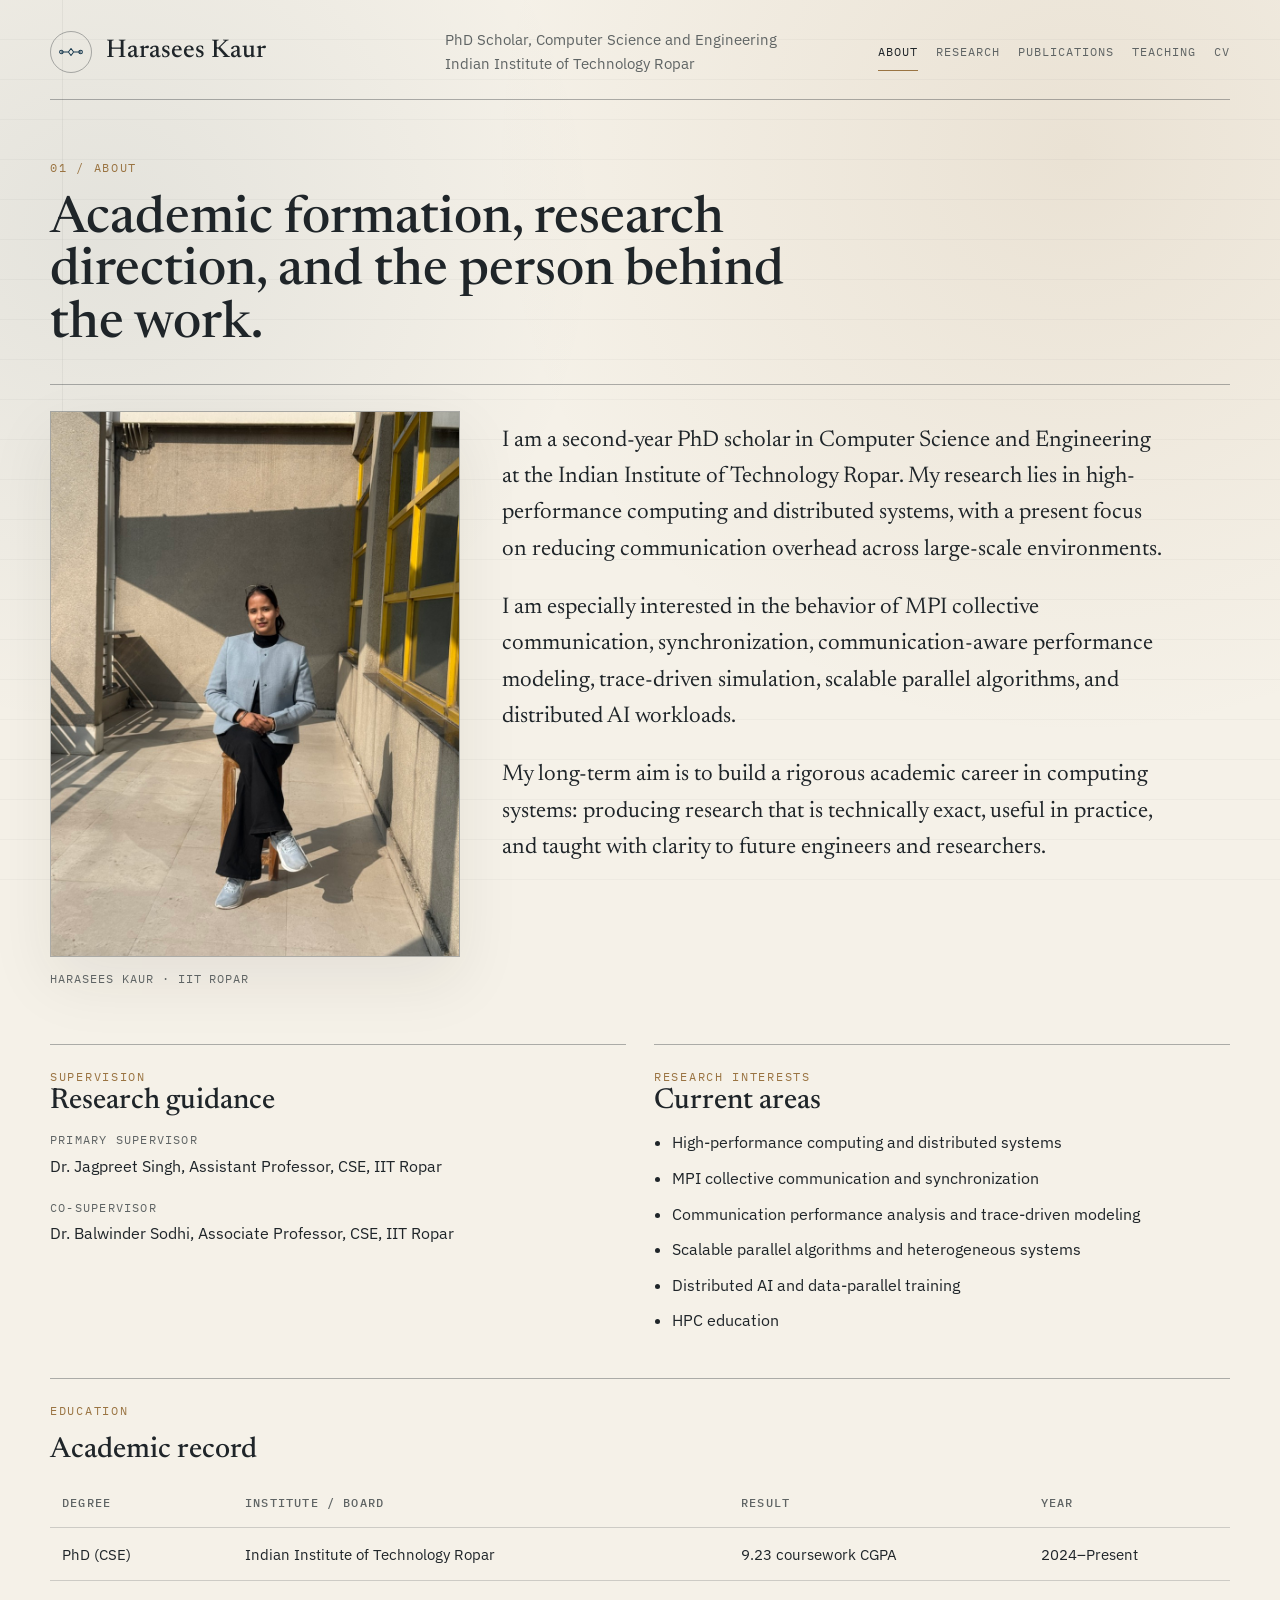
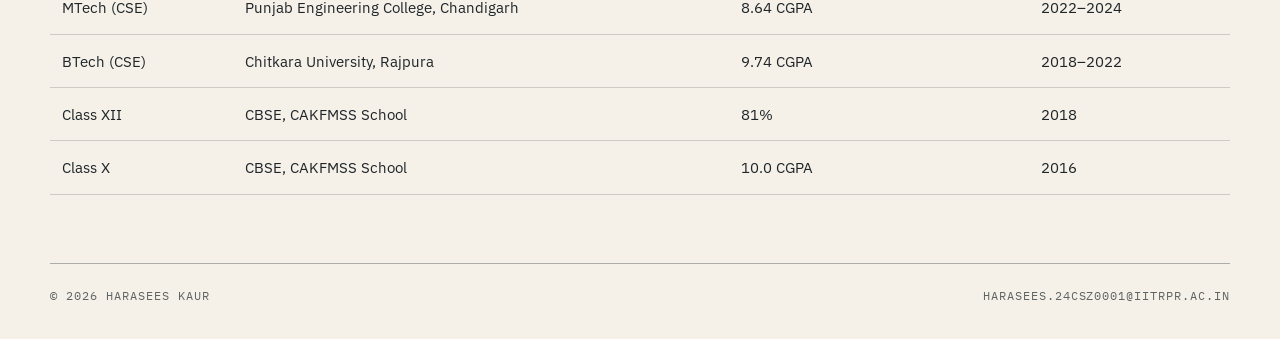
==== about.html @ 9df571af "Upgraded version" ====
<!DOCTYPE html>
<html lang="en">
<head>
  <meta charset="UTF-8">
  <meta name="viewport" content="width=device-width, initial-scale=1.0">
  <meta name="description" content="About Harasees Kaur, PhD scholar at IIT Ropar.">
  <title>About | Harasees Kaur</title>
  <script>
    document.documentElement.classList.add("js-enabled");
  </script>
  <link rel="icon" href="favicon.svg" type="image/svg+xml">
  <link rel="preconnect" href="https://fonts.googleapis.com">
  <link rel="preconnect" href="https://fonts.gstatic.com" crossorigin>
  <link href="https://fonts.googleapis.com/css2?family=IBM+Plex+Mono:wght@400;500&amp;family=IBM+Plex+Sans:wght@400;500;600&amp;family=Newsreader:opsz,wght@6..72,400;6..72,500;6..72,600&amp;display=swap" rel="stylesheet">
  <link rel="stylesheet" href="styles.css">
</head>
<body class="page" data-page="about">
  <div class="paper-grid" aria-hidden="true"></div>

  <header class="masthead shell">
    <a class="wordmark" href="index.html">
      <span class="monogram" aria-hidden="true">
        <svg viewBox="0 0 64 64">
          <path d="M10 32h16M38 32h16M26 32l6-8 6 8-6 8-6-8Z"/>
          <circle cx="10" cy="32" r="4"/>
          <circle cx="54" cy="32" r="4"/>
        </svg>
      </span>
      <span>Harasees Kaur</span>
    </a>

    <div class="identity">
      <span>PhD Scholar, Computer Science and Engineering</span>
      <span>Indian Institute of Technology Ropar</span>
    </div>

    <nav class="primary-nav" aria-label="Primary navigation">
      <a href="about.html">About</a>
      <a href="research.html">Research</a>
      <a href="publications.html">Publications</a>
      <a href="teaching.html">Teaching</a>
      <a href="IIT_Ropar_CV_Template.pdf" target="_blank" rel="noreferrer">CV</a>
    </nav>
  </header>

  <main class="shell page-main">
    <section class="page-intro reveal">
      <p class="folio">01 / About</p>
      <h1>Academic formation, research direction, and the person behind the work.</h1>
    </section>

    <section class="profile-sheet">
      <figure class="portrait reveal">
        <img src="assets/profile.jpg" alt="Portrait of Harasees Kaur" loading="lazy" decoding="async">
        <figcaption>Harasees Kaur · IIT Ropar</figcaption>
      </figure>

      <div class="profile-copy reveal">
        <p>
          I am a second-year PhD scholar in Computer Science and Engineering at the Indian Institute
          of Technology Ropar. My research lies in high-performance computing and distributed systems,
          with a present focus on reducing communication overhead across large-scale environments.
        </p>
        <p>
          I am especially interested in the behavior of MPI collective communication, synchronization,
          communication-aware performance modeling, trace-driven simulation, scalable parallel
          algorithms, and distributed AI workloads.
        </p>
        <p>
          My long-term aim is to build a rigorous academic career in computing systems: producing
          research that is technically exact, useful in practice, and taught with clarity to future
          engineers and researchers.
        </p>
      </div>
    </section>

    <section class="two-column-sheet">
      <article class="sheet-block reveal">
        <p class="folio">Supervision</p>
        <h2>Research guidance</h2>
        <dl class="formal-list">
          <div>
            <dt>Primary Supervisor</dt>
            <dd>Dr. Jagpreet Singh, Assistant Professor, CSE, IIT Ropar</dd>
          </div>
          <div>
            <dt>Co-Supervisor</dt>
            <dd>Dr. Balwinder Sodhi, Associate Professor, CSE, IIT Ropar</dd>
          </div>
        </dl>
      </article>

      <article class="sheet-block reveal">
        <p class="folio">Research interests</p>
        <h2>Current areas</h2>
        <ul class="interest-list">
          <li>High-performance computing and distributed systems</li>
          <li>MPI collective communication and synchronization</li>
          <li>Communication performance analysis and trace-driven modeling</li>
          <li>Scalable parallel algorithms and heterogeneous systems</li>
          <li>Distributed AI and data-parallel training</li>
          <li>HPC education</li>
        </ul>
      </article>
    </section>

    <section class="education-sheet reveal">
      <p class="folio">Education</p>
      <h2>Academic record</h2>
      <div class="table-wrap">
        <table>
          <thead>
            <tr>
              <th>Degree</th>
              <th>Institute / Board</th>
              <th>Result</th>
              <th>Year</th>
            </tr>
          </thead>
          <tbody>
            <tr>
              <td>PhD (CSE)</td>
              <td>Indian Institute of Technology Ropar</td>
              <td>9.23 coursework CGPA</td>
              <td>2024–Present</td>
            </tr>
            <tr>
              <td>MTech (CSE)</td>
              <td>Punjab Engineering College, Chandigarh</td>
              <td>8.64 CGPA</td>
              <td>2022–2024</td>
            </tr>
            <tr>
              <td>BTech (CSE)</td>
              <td>Chitkara University, Rajpura</td>
              <td>9.74 CGPA</td>
              <td>2018–2022</td>
            </tr>
            <tr>
              <td>Class XII</td>
              <td>CBSE, CAKFMSS School</td>
              <td>81%</td>
              <td>2018</td>
            </tr>
            <tr>
              <td>Class X</td>
              <td>CBSE, CAKFMSS School</td>
              <td>10.0 CGPA</td>
              <td>2016</td>
            </tr>
          </tbody>
        </table>
      </div>
    </section>
  </main>

  <footer class="site-footer shell">
    <span>© <span data-year></span> Harasees Kaur</span>
    <a href="mailto:harasees.24csz0001@iitrpr.ac.in">harasees.24csz0001@iitrpr.ac.in</a>
  </footer>

  <script src="script.js"></script>
</body>
</html>
---- styles.css ----
:root {
  --paper: #f5f1e8;
  --paper-deep: #ece4d7;
  --ink: #1f2529;
  --ink-soft: #5f6464;
  --rule: rgba(31, 37, 41, 0.18);
  --rule-strong: rgba(31, 37, 41, 0.34);
  --indigo: #17384e;
  --indigo-soft: #285a71;
  --brass: #9a7442;
  --white: #fbfaf7;
  --shadow: 0 24px 60px rgba(40, 35, 28, 0.08);
}

* {
  box-sizing: border-box;
}

html {
  scroll-behavior: smooth;
}

body {
  margin: 0;
  min-height: 100vh;
  color: var(--ink);
  background:
    radial-gradient(circle at 84% 8%, rgba(154, 116, 66, 0.12), transparent 28%),
    radial-gradient(circle at 8% 12%, rgba(23, 56, 78, 0.08), transparent 24%),
    var(--paper);
  font-family: "IBM Plex Sans", "Avenir Next", "Segoe UI", sans-serif;
  line-height: 1.6;
}

a {
  color: inherit;
}

img {
  display: block;
  max-width: 100%;
}

.paper-grid {
  position: fixed;
  inset: 0;
  pointer-events: none;
  background:
    linear-gradient(to right, transparent 0, transparent 62px, rgba(31, 37, 41, 0.08) 62px, rgba(31, 37, 41, 0.08) 63px, transparent 63px),
    repeating-linear-gradient(to bottom, transparent 0 39px, rgba(31, 37, 41, 0.04) 39px 40px);
  opacity: 0.7;
}

.shell {
  position: relative;
  z-index: 1;
  width: min(1180px, calc(100% - 64px));
  margin: 0 auto;
}

.masthead {
  display: grid;
  grid-template-columns: minmax(220px, 1fr) minmax(280px, 1.1fr) auto;
  gap: 24px;
  align-items: center;
  padding: 28px 0 24px;
  border-bottom: 1px solid var(--rule-strong);
}

.wordmark {
  display: inline-flex;
  align-items: center;
  gap: 14px;
  width: fit-content;
  color: var(--ink);
  font-family: "Newsreader", Georgia, serif;
  font-size: 1.6rem;
  font-weight: 500;
  line-height: 1;
  text-decoration: none;
}

.monogram {
  display: grid;
  width: 42px;
  height: 42px;
  place-items: center;
  border: 1px solid var(--rule-strong);
  border-radius: 50%;
}

.monogram svg {
  width: 28px;
  height: 28px;
  fill: none;
  stroke: var(--indigo);
  stroke-width: 2.4;
  stroke-linecap: round;
  stroke-linejoin: round;
}

.identity {
  display: grid;
  color: var(--ink-soft);
  font-size: 0.92rem;
}

.primary-nav {
  display: flex;
  flex-wrap: wrap;
  justify-content: flex-end;
  gap: 18px;
  font-family: "IBM Plex Mono", "SFMono-Regular", monospace;
  font-size: 0.78rem;
  letter-spacing: 0.08em;
  text-transform: uppercase;
}

.primary-nav a {
  position: relative;
  color: var(--ink-soft);
  text-decoration: none;
}

.primary-nav a::after {
  position: absolute;
  right: 0;
  bottom: -9px;
  left: 0;
  height: 1px;
  background: var(--brass);
  content: "";
  opacity: 0;
  transform: scaleX(0.4);
  transition: opacity 180ms ease, transform 180ms ease;
}

.primary-nav a:hover,
.primary-nav a.active {
  color: var(--ink);
}

.primary-nav a:hover::after,
.primary-nav a.active::after {
  opacity: 1;
  transform: scaleX(1);
}

.opening-grid {
  display: grid;
  grid-template-columns: minmax(0, 0.92fr) minmax(420px, 1.08fr);
  gap: 54px;
  align-items: start;
  padding: 64px 0 42px;
}

.folio {
  margin: 0 0 16px;
  color: var(--brass);
  font-family: "IBM Plex Mono", "SFMono-Regular", monospace;
  font-size: 0.76rem;
  letter-spacing: 0.14em;
  text-transform: uppercase;
}

h1,
h2 {
  font-family: "Newsreader", Georgia, serif;
  font-weight: 500;
  line-height: 1.03;
}

.opening-copy h1 {
  max-width: 520px;
  margin: 0;
  font-size: clamp(2.5rem, 4vw, 4.35rem);
}

.lede {
  max-width: 520px;
  margin: 28px 0 0;
  color: var(--ink);
  font-size: 1.12rem;
}

.sublede {
  max-width: 520px;
  margin: 18px 0 0;
  color: var(--ink-soft);
}

.text-links {
  display: flex;
  flex-wrap: wrap;
  gap: 18px;
  margin-top: 32px;
  font-family: "IBM Plex Mono", "SFMono-Regular", monospace;
  font-size: 0.8rem;
}

.text-links a {
  text-decoration-thickness: 1px;
  text-underline-offset: 4px;
}

.atlas {
  margin: 0;
  padding: 20px 0 0 22px;
  border-left: 1px solid var(--rule-strong);
}

.figure-label {
  margin-bottom: 10px;
  color: var(--ink-soft);
  font-family: "IBM Plex Mono", "SFMono-Regular", monospace;
  font-size: 0.76rem;
  letter-spacing: 0.12em;
  text-transform: uppercase;
}

.atlas svg,
.lattice {
  display: block;
  width: 100%;
  height: auto;
}

.mesh path,
.route-highlight path,
.lattice-lines path {
  fill: none;
  stroke-linecap: round;
}

.mesh path {
  stroke: rgba(31, 37, 41, 0.14);
  stroke-width: 1.4;
}

.route-highlight path {
  stroke: url(#routeGlow);
  stroke-width: 2.4;
  stroke-dasharray: 12 14;
  animation: routeDrift 16s linear infinite;
}

.nodes circle,
.lattice-nodes circle {
  fill: var(--paper);
  stroke: var(--indigo);
  stroke-width: 2;
}

.nodes text {
  fill: var(--ink-soft);
  font-family: "IBM Plex Mono", "SFMono-Regular", monospace;
  font-size: 12px;
}

.packets circle,
.lattice-packets circle {
  fill: var(--brass);
  filter: url(#softGlow);
}

.annotations text {
  fill: var(--ink-soft);
  font-family: "IBM Plex Mono", "SFMono-Regular", monospace;
  font-size: 12px;
  letter-spacing: 0.08em;
  text-transform: uppercase;
}

.atlas figcaption {
  max-width: 560px;
  margin-top: 12px;
  color: var(--ink-soft);
  font-size: 0.92rem;
}

.ledger {
  display: grid;
  grid-template-columns: repeat(3, 1fr);
  border-top: 1px solid var(--rule-strong);
  border-bottom: 1px solid var(--rule-strong);
}

.ledger article {
  min-height: 152px;
  padding: 24px 22px 26px 0;
}

.ledger article + article {
  padding-left: 22px;
  border-left: 1px solid var(--rule);
}

.ledger span {
  display: block;
  margin-bottom: 12px;
  color: var(--brass);
  font-family: "IBM Plex Mono", "SFMono-Regular", monospace;
  font-size: 0.76rem;
  letter-spacing: 0.14em;
  text-transform: uppercase;
}

.ledger p,
.register-entry p,
.sheet-block p,
.program-item p,
.thesis-band p,
.course-record p,
.principle p,
.profile-copy p {
  margin: 0;
}

.register-grid {
  display: grid;
  grid-template-columns: repeat(3, 1fr);
  gap: 28px;
  padding: 42px 0 18px;
}

.register-entry {
  padding-top: 18px;
  border-top: 1px solid var(--rule);
}

.register-entry h2 {
  margin: 0 0 8px;
  font-size: 2rem;
}

.register-entry > p:not(.folio) {
  color: var(--ink-soft);
}

.register-entry dl {
  display: grid;
  gap: 8px;
  margin: 18px 0 0;
}

.register-entry dl div {
  display: flex;
  justify-content: space-between;
  gap: 18px;
  padding-top: 8px;
  border-top: 1px solid var(--rule);
}

.register-entry dt {
  color: var(--ink-soft);
  font-family: "IBM Plex Mono", "SFMono-Regular", monospace;
  font-size: 0.76rem;
  text-transform: uppercase;
}

.register-entry dd {
  margin: 0;
}

.page-main {
  padding-top: 58px;
}

.page-intro {
  max-width: 760px;
  padding-bottom: 32px;
}

.page-intro h1 {
  margin: 0;
  font-size: clamp(2.2rem, 4vw, 3.6rem);
}

.profile-sheet {
  display: grid;
  grid-template-columns: minmax(280px, 0.72fr) minmax(0, 1.28fr);
  gap: 42px;
  align-items: start;
  padding: 26px 0 46px;
  border-top: 1px solid var(--rule-strong);
}

.portrait {
  margin: 0;
}

.portrait img {
  width: 100%;
  aspect-ratio: 3 / 4;
  object-fit: cover;
  object-position: center center;
  border: 1px solid var(--rule-strong);
  box-shadow: var(--shadow);
}

.portrait figcaption {
  margin-top: 12px;
  color: var(--ink-soft);
  font-family: "IBM Plex Mono", "SFMono-Regular", monospace;
  font-size: 0.76rem;
  letter-spacing: 0.08em;
  text-transform: uppercase;
}

.profile-copy {
  max-width: 660px;
  padding-top: 12px;
}

.profile-copy p {
  font-family: "Newsreader", Georgia, serif;
  font-size: clamp(1.18rem, 2vw, 1.42rem);
}

.profile-copy p + p {
  margin-top: 22px;
}

.two-column-sheet {
  display: grid;
  grid-template-columns: repeat(2, 1fr);
  gap: 28px;
  margin-top: 10px;
}

.sheet-block,
.education-sheet,
.lattice-sheet,
.course-record {
  padding-top: 22px;
  border-top: 1px solid var(--rule-strong);
}

.sheet-block h2,
.education-sheet h2,
.lattice-sheet h2,
.course-record h2,
.program-item h2,
.principle h2 {
  margin: 0 0 14px;
  font-size: 1.8rem;
}

.formal-list {
  display: grid;
  gap: 18px;
  margin: 0;
}

.formal-list dt {
  margin-bottom: 4px;
  color: var(--ink-soft);
  font-family: "IBM Plex Mono", "SFMono-Regular", monospace;
  font-size: 0.76rem;
  letter-spacing: 0.1em;
  text-transform: uppercase;
}

.formal-list dd {
  margin: 0;
}

.interest-list {
  display: grid;
  gap: 10px;
  margin: 0;
  padding-left: 18px;
}

.education-sheet {
  margin-top: 44px;
}

.table-wrap {
  overflow-x: auto;
}

table {
  width: 100%;
  border-collapse: collapse;
  font-size: 0.95rem;
}

th,
td {
  padding: 14px 12px;
  border-bottom: 1px solid var(--rule);
  text-align: left;
}

th {
  color: var(--ink-soft);
  font-family: "IBM Plex Mono", "SFMono-Regular", monospace;
  font-size: 0.74rem;
  font-weight: 500;
  letter-spacing: 0.1em;
  text-transform: uppercase;
}

.thesis-band {
  display: grid;
  grid-template-columns: 190px 1fr;
  gap: 24px;
  align-items: start;
  padding: 24px 0;
  border-top: 1px solid var(--rule-strong);
  border-bottom: 1px solid var(--rule-strong);
}

.thesis-band span {
  color: var(--brass);
  font-family: "IBM Plex Mono", "SFMono-Regular", monospace;
  font-size: 0.76rem;
  letter-spacing: 0.14em;
  text-transform: uppercase;
}

.thesis-band p {
  max-width: 760px;
  font-family: "Newsreader", Georgia, serif;
  font-size: clamp(1.45rem, 2.2vw, 1.9rem);
}

.program-grid {
  display: grid;
  grid-template-columns: repeat(2, 1fr);
  gap: 28px 34px;
  padding: 38px 0 48px;
}

.program-item {
  display: grid;
  grid-template-columns: 42px 1fr;
  column-gap: 18px;
  align-content: start;
}

.program-item .line-icon {
  grid-row: span 3;
}

.line-icon svg {
  width: 32px;
  height: 32px;
  fill: none;
  stroke: var(--indigo);
  stroke-width: 2;
  stroke-linecap: round;
  stroke-linejoin: round;
}

.program-item p {
  color: var(--ink-soft);
}

.lattice-sheet {
  display: grid;
  grid-template-columns: minmax(260px, 0.7fr) minmax(360px, 1.3fr);
  gap: 34px;
  align-items: center;
}

.lattice-sheet > div > p:last-child {
  color: var(--ink-soft);
}

.lattice-lines path {
  stroke: rgba(31, 37, 41, 0.16);
  stroke-width: 1.5;
}

.bibliography {
  border-top: 1px solid var(--rule-strong);
}

.bibliography article {
  display: grid;
  grid-template-columns: 92px 1fr;
  gap: 22px;
  padding: 26px 0;
  border-bottom: 1px solid var(--rule);
}

.pub-year {
  color: var(--brass);
  font-family: "IBM Plex Mono", "SFMono-Regular", monospace;
  font-size: 0.78rem;
  letter-spacing: 0.12em;
}

.bibliography h2 {
  margin: 0 0 10px;
  font-size: 1.6rem;
}

.bibliography p {
  margin: 0;
}

.bibliography .venue {
  margin-top: 8px;
  color: var(--ink-soft);
}

.course-record {
  display: grid;
  grid-template-columns: minmax(280px, 0.8fr) minmax(0, 1.2fr);
  gap: 34px;
  align-items: start;
}

.course-record dl {
  display: grid;
  gap: 18px;
  margin: 0;
}

.course-record dt {
  margin-bottom: 4px;
  color: var(--ink-soft);
  font-family: "IBM Plex Mono", "SFMono-Regular", monospace;
  font-size: 0.76rem;
  letter-spacing: 0.1em;
  text-transform: uppercase;
}

.course-record dd {
  margin: 0;
}

.teaching-principles {
  display: grid;
  grid-template-columns: repeat(3, 1fr);
  gap: 28px;
  padding-top: 44px;
}

.principle {
  padding-top: 18px;
  border-top: 1px solid var(--rule);
}

.principle span {
  display: block;
  margin-bottom: 12px;
  color: var(--brass);
  font-family: "IBM Plex Mono", "SFMono-Regular", monospace;
  font-size: 0.76rem;
  letter-spacing: 0.14em;
}

.principle p {
  color: var(--ink-soft);
}

.site-footer {
  display: flex;
  justify-content: space-between;
  gap: 18px;
  margin-top: 68px;
  padding: 22px 0 34px;
  border-top: 1px solid var(--rule-strong);
  color: var(--ink-soft);
  font-family: "IBM Plex Mono", "SFMono-Regular", monospace;
  font-size: 0.76rem;
  letter-spacing: 0.08em;
  text-transform: uppercase;
}

.site-footer a {
  text-decoration: none;
}

.js-enabled .reveal {
  opacity: 0;
  transform: translateY(14px);
  transition: opacity 700ms ease, transform 700ms ease;
}

.js-enabled .reveal.visible {
  opacity: 1;
  transform: translateY(0);
}

@keyframes routeDrift {
  to {
    stroke-dashoffset: -120;
  }
}

@media (max-width: 980px) {
  .masthead,
  .opening-grid,
  .profile-sheet,
  .lattice-sheet,
  .course-record {
    grid-template-columns: 1fr;
  }

  .identity {
    order: 3;
  }

  .primary-nav {
    justify-content: flex-start;
  }

  .atlas {
    padding-left: 0;
    border-left: 0;
    border-top: 1px solid var(--rule-strong);
    padding-top: 20px;
  }

  .ledger,
  .register-grid,
  .two-column-sheet,
  .program-grid,
  .teaching-principles {
    grid-template-columns: 1fr;
  }

  .ledger article + article {
    padding-left: 0;
    border-top: 1px solid var(--rule);
    border-left: 0;
  }
}

@media (max-width: 720px) {
  .shell {
    width: min(100%, calc(100% - 32px));
  }

  .paper-grid {
    background:
      linear-gradient(to right, transparent 0, transparent 22px, rgba(31, 37, 41, 0.08) 22px, rgba(31, 37, 41, 0.08) 23px, transparent 23px),
      repeating-linear-gradient(to bottom, transparent 0 39px, rgba(31, 37, 41, 0.04) 39px 40px);
  }

  .masthead {
    gap: 16px;
    padding-top: 18px;
  }

  .wordmark {
    font-size: 1.4rem;
  }

  .opening-grid {
    gap: 34px;
    padding-top: 42px;
  }

  .opening-copy h1 {
    font-size: clamp(2.1rem, 9vw, 3rem);
  }

  .page-main {
    padding-top: 42px;
  }

  .thesis-band,
  .bibliography article {
    grid-template-columns: 1fr;
  }

  .program-item {
    grid-template-columns: 1fr;
  }

  .program-item .line-icon {
    grid-row: auto;
    margin-bottom: 8px;
  }

  .site-footer {
    flex-direction: column;
    align-items: flex-start;
  }
}

@media (prefers-reduced-motion: reduce) {
  html {
    scroll-behavior: auto;
  }

  *,
  *::before,
  *::after {
    animation-duration: 0.01ms !important;
    animation-iteration-count: 1 !important;
    transition-duration: 0.01ms !important;
  }
}
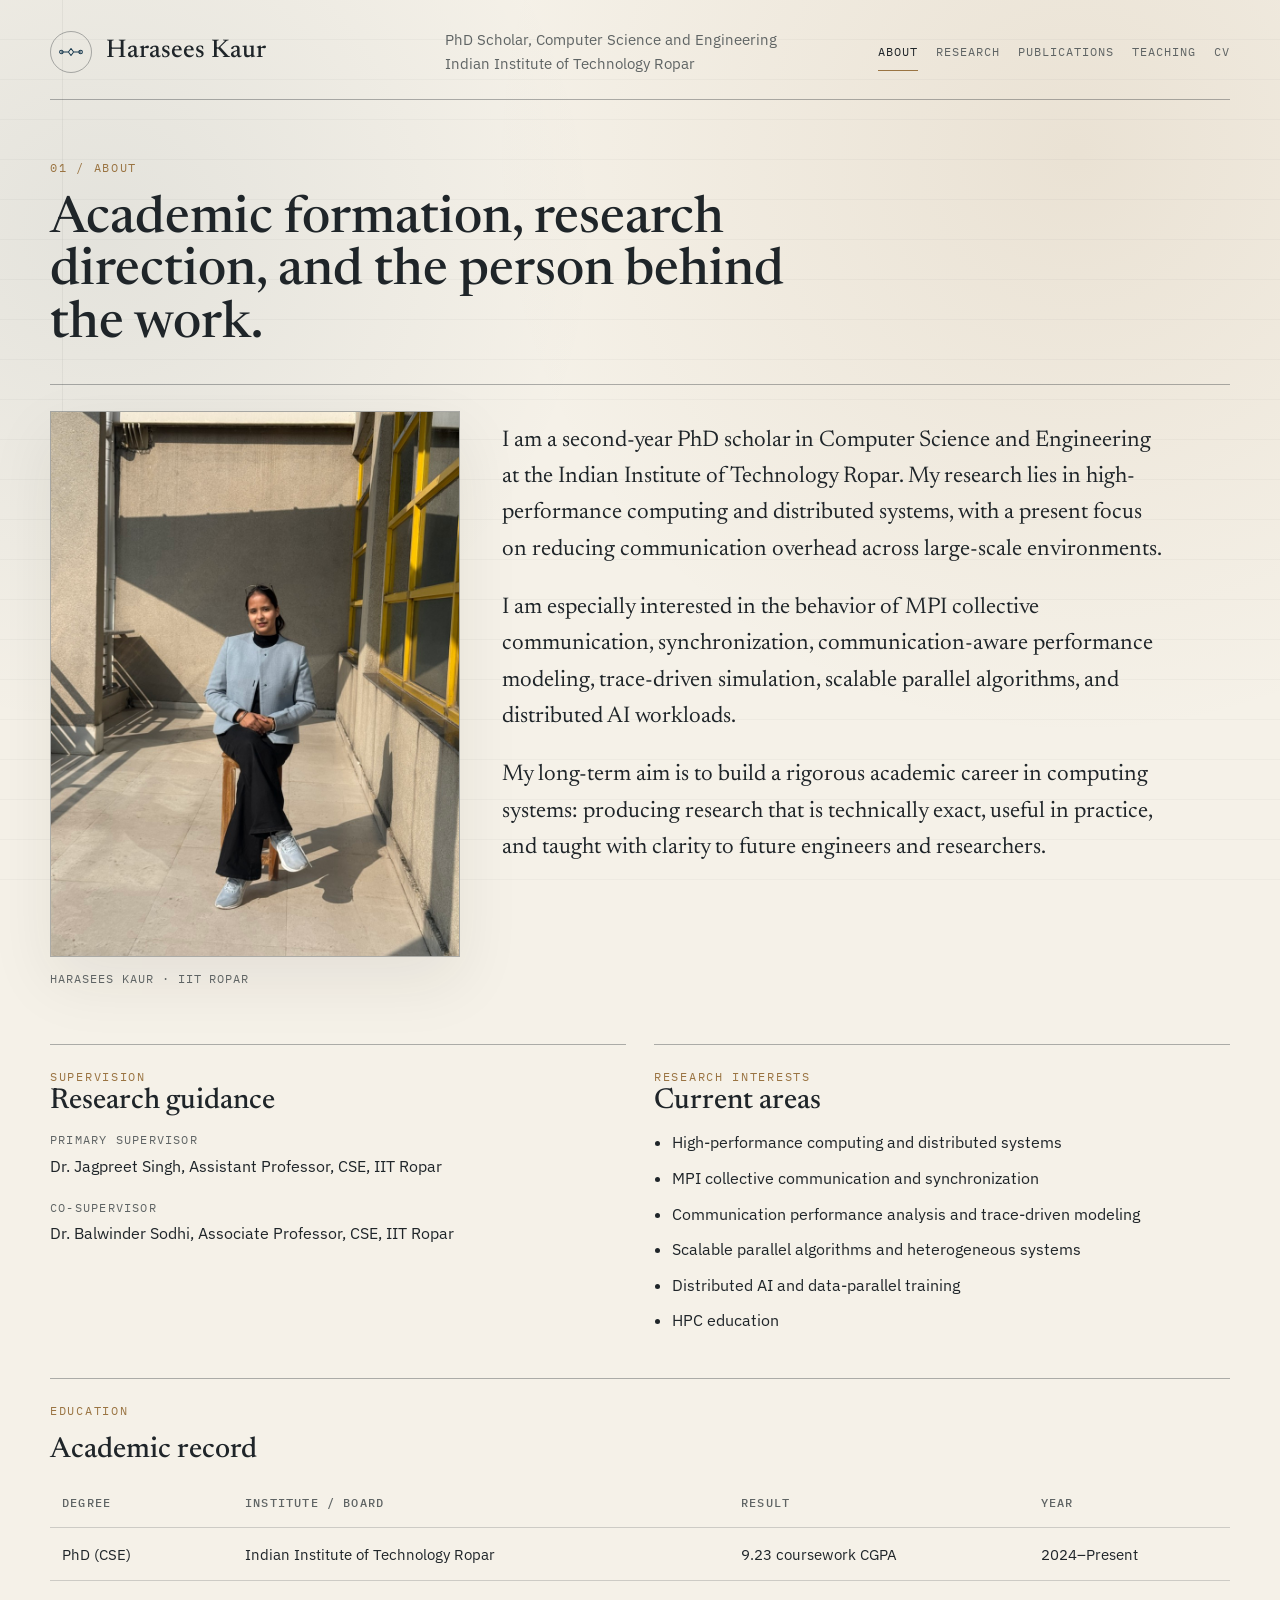
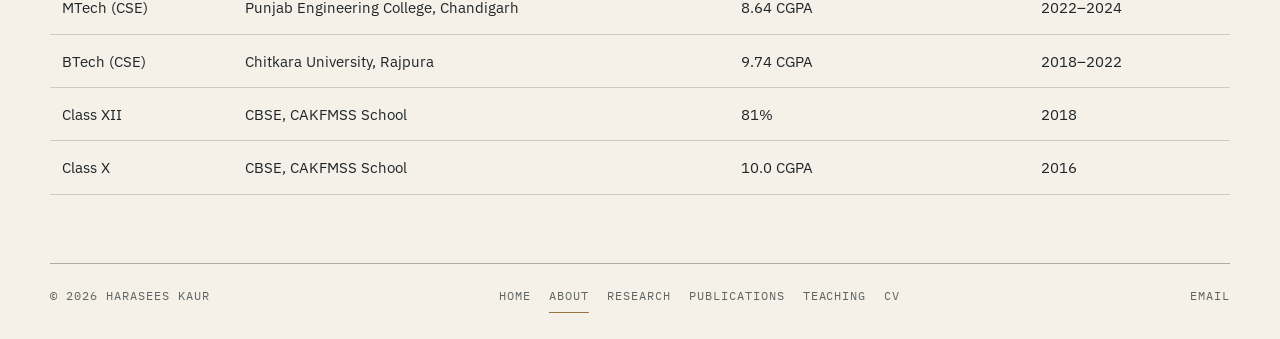
==== commit c8e8bad9: "Add footer" ====
--- a/about.html
+++ b/about.html
@@ -156,7 +156,15 @@
 
   <footer class="site-footer shell">
     <span>© <span data-year></span> Harasees Kaur</span>
-    <a href="mailto:harasees.24csz0001@iitrpr.ac.in">harasees.24csz0001@iitrpr.ac.in</a>
+    <nav class="footer-nav" aria-label="Footer navigation">
+      <a href="index.html">Home</a>
+      <a href="about.html">About</a>
+      <a href="research.html">Research</a>
+      <a href="publications.html">Publications</a>
+      <a href="teaching.html">Teaching</a>
+      <a href="IIT_Ropar_CV_Template.pdf" target="_blank" rel="noreferrer">CV</a>
+    </nav>
+    <a class="footer-contact" href="mailto:harasees.24csz0001@iitrpr.ac.in">Email</a>
   </footer>
 
   <script src="script.js"></script>
--- a/styles.css
+++ b/styles.css
@@ -659,8 +659,9 @@
 }
 
 .site-footer {
-  display: flex;
-  justify-content: space-between;
+  display: grid;
+  grid-template-columns: auto 1fr auto;
+  align-items: center;
   gap: 18px;
   margin-top: 68px;
   padding: 22px 0 34px;
@@ -674,6 +675,39 @@
 
 .site-footer a {
   text-decoration: none;
+}
+
+.footer-nav {
+  display: flex;
+  flex-wrap: wrap;
+  justify-content: center;
+  gap: 18px;
+}
+
+.footer-nav a,
+.footer-contact {
+  position: relative;
+}
+
+.footer-nav a::after,
+.footer-contact::after {
+  position: absolute;
+  right: 0;
+  bottom: -8px;
+  left: 0;
+  height: 1px;
+  background: var(--brass);
+  content: "";
+  opacity: 0;
+  transform: scaleX(0.4);
+  transition: opacity 180ms ease, transform 180ms ease;
+}
+
+.footer-nav a:hover::after,
+.footer-nav a.active::after,
+.footer-contact:hover::after {
+  opacity: 1;
+  transform: scaleX(1);
 }
 
 .js-enabled .reveal {
@@ -780,8 +814,12 @@
   }
 
   .site-footer {
-    flex-direction: column;
-    align-items: flex-start;
+    grid-template-columns: 1fr;
+    justify-items: start;
+  }
+
+  .footer-nav {
+    justify-content: flex-start;
   }
 }
 
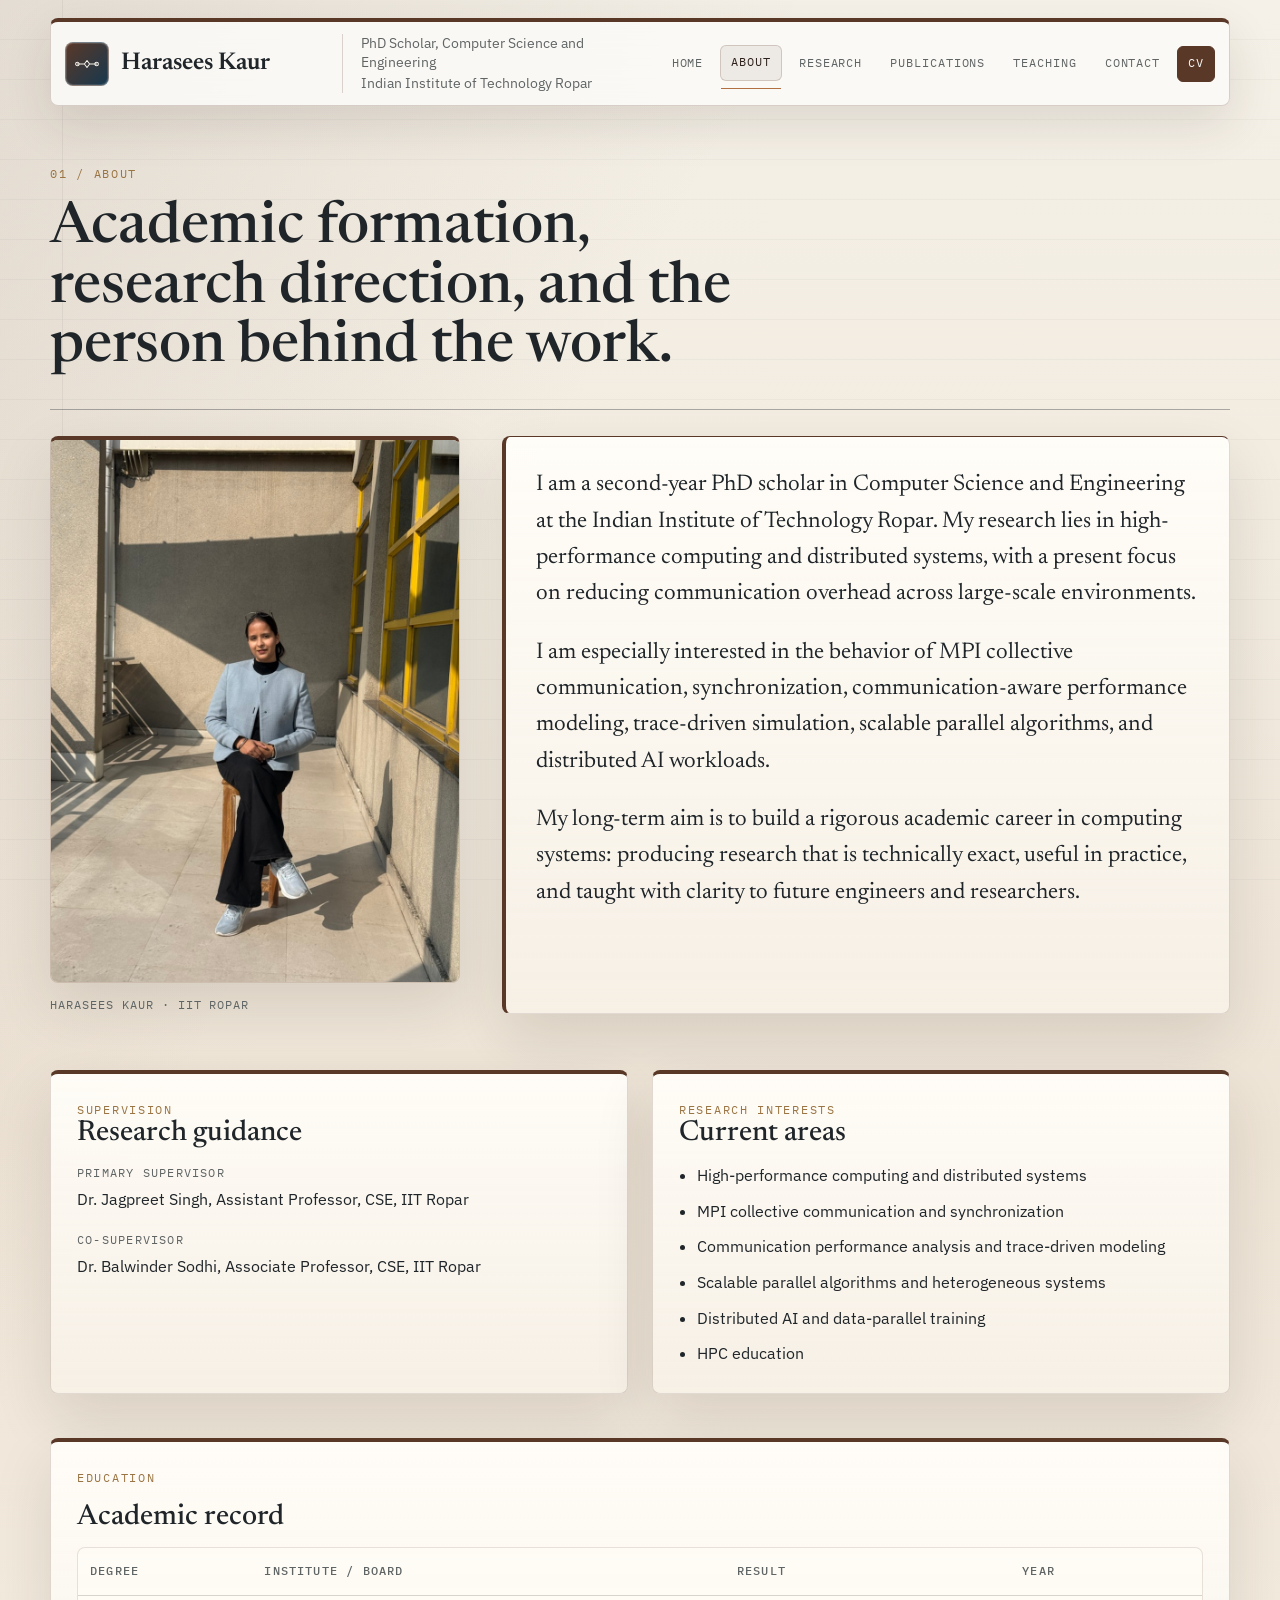
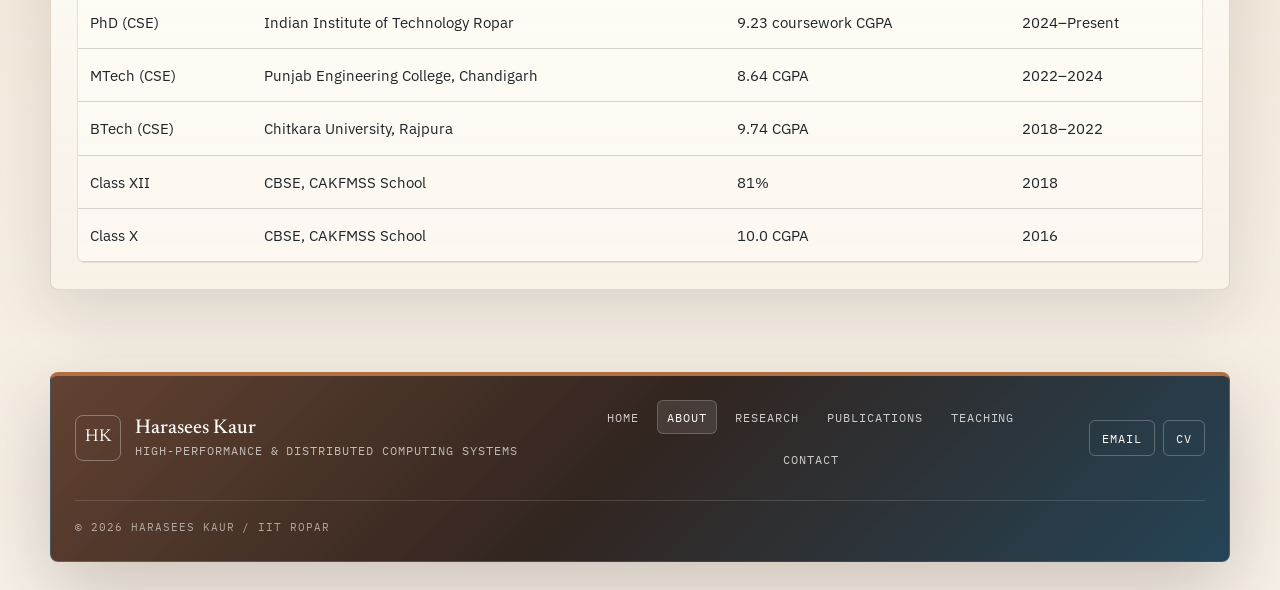
==== commit c53386f7: "Redesign profile site and add contact page" ====
--- a/about.html
+++ b/about.html
@@ -35,11 +35,13 @@
     </div>
 
     <nav class="primary-nav" aria-label="Primary navigation">
+      <a href="index.html">Home</a>
       <a href="about.html">About</a>
       <a href="research.html">Research</a>
       <a href="publications.html">Publications</a>
       <a href="teaching.html">Teaching</a>
-      <a href="IIT_Ropar_CV_Template.pdf" target="_blank" rel="noreferrer">CV</a>
+      <a href="contact.html">Contact</a>
+      <a class="nav-cv" href="IIT_Ropar_CV_Template.pdf" target="_blank" rel="noreferrer">CV</a>
     </nav>
   </header>
 
@@ -52,7 +54,7 @@
     <section class="profile-sheet">
       <figure class="portrait reveal">
         <img src="assets/profile.jpg" alt="Portrait of Harasees Kaur" loading="lazy" decoding="async">
-        <figcaption>Harasees Kaur · IIT Ropar</figcaption>
+        <figcaption>Harasees Kaur &middot; IIT Ropar</figcaption>
       </figure>
 
       <div class="profile-copy reveal">
@@ -122,19 +124,19 @@
               <td>PhD (CSE)</td>
               <td>Indian Institute of Technology Ropar</td>
               <td>9.23 coursework CGPA</td>
-              <td>2024–Present</td>
+              <td>2024&ndash;Present</td>
             </tr>
             <tr>
               <td>MTech (CSE)</td>
               <td>Punjab Engineering College, Chandigarh</td>
               <td>8.64 CGPA</td>
-              <td>2022–2024</td>
+              <td>2022&ndash;2024</td>
             </tr>
             <tr>
               <td>BTech (CSE)</td>
               <td>Chitkara University, Rajpura</td>
               <td>9.74 CGPA</td>
-              <td>2018–2022</td>
+              <td>2018&ndash;2022</td>
             </tr>
             <tr>
               <td>Class XII</td>
@@ -155,16 +157,26 @@
   </main>
 
   <footer class="site-footer shell">
-    <span>© <span data-year></span> Harasees Kaur</span>
+    <div class="footer-brand">
+      <span class="footer-mark" aria-hidden="true">HK</span>
+      <div>
+        <strong>Harasees Kaur</strong>
+        <span>High-performance &amp; distributed computing systems</span>
+      </div>
+    </div>
     <nav class="footer-nav" aria-label="Footer navigation">
       <a href="index.html">Home</a>
       <a href="about.html">About</a>
       <a href="research.html">Research</a>
       <a href="publications.html">Publications</a>
       <a href="teaching.html">Teaching</a>
+      <a href="contact.html">Contact</a>
+    </nav>
+    <div class="footer-actions">
+      <a class="footer-contact" href="mailto:harasees.24csz0001@iitrpr.ac.in">Email</a>
       <a href="IIT_Ropar_CV_Template.pdf" target="_blank" rel="noreferrer">CV</a>
-    </nav>
-    <a class="footer-contact" href="mailto:harasees.24csz0001@iitrpr.ac.in">Email</a>
+    </div>
+    <p class="footer-note">&copy; <span data-year></span> Harasees Kaur / IIT Ropar</p>
   </footer>
 
   <script src="script.js"></script>
--- a/styles.css
+++ b/styles.css
@@ -8,8 +8,14 @@
   --indigo: #17384e;
   --indigo-soft: #285a71;
   --brass: #9a7442;
+  --brown: #5a3828;
+  --brown-deep: #2e211b;
+  --copper: #b07042;
+  --tile: rgba(251, 250, 247, 0.84);
+  --tile-strong: rgba(255, 253, 248, 0.94);
   --white: #fbfaf7;
-  --shadow: 0 24px 60px rgba(40, 35, 28, 0.08);
+  --shadow: 0 24px 60px rgba(40, 35, 28, 0.12);
+  --shadow-hover: 0 30px 80px rgba(40, 35, 28, 0.18);
 }
 
 * {
@@ -25,9 +31,8 @@
   min-height: 100vh;
   color: var(--ink);
   background:
-    radial-gradient(circle at 84% 8%, rgba(154, 116, 66, 0.12), transparent 28%),
-    radial-gradient(circle at 8% 12%, rgba(23, 56, 78, 0.08), transparent 24%),
-    var(--paper);
+    linear-gradient(120deg, rgba(90, 56, 40, 0.11), transparent 32%),
+    linear-gradient(180deg, var(--paper) 0%, #eee4d6 52%, #f8f1e7 100%);
   font-family: "IBM Plex Sans", "Avenir Next", "Segoe UI", sans-serif;
   line-height: 1.6;
 }
@@ -59,41 +64,52 @@
 }
 
 .masthead {
-  display: grid;
-  grid-template-columns: minmax(220px, 1fr) minmax(280px, 1.1fr) auto;
-  gap: 24px;
+  position: sticky;
+  top: 14px;
+  z-index: 20;
+  display: grid;
+  grid-template-columns: minmax(210px, 0.86fr) minmax(250px, 1fr) auto;
+  gap: 18px;
   align-items: center;
-  padding: 28px 0 24px;
-  border-bottom: 1px solid var(--rule-strong);
+  margin-top: 18px;
+  padding: 12px 14px;
+  border: 1px solid rgba(90, 56, 40, 0.22);
+  border-top: 4px solid var(--brown);
+  border-radius: 8px;
+  background: rgba(251, 250, 247, 0.9);
+  box-shadow: 0 18px 48px rgba(46, 33, 27, 0.12);
+  backdrop-filter: blur(18px);
 }
 
 .wordmark {
   display: inline-flex;
   align-items: center;
-  gap: 14px;
+  gap: 12px;
   width: fit-content;
   color: var(--ink);
   font-family: "Newsreader", Georgia, serif;
-  font-size: 1.6rem;
-  font-weight: 500;
+  font-size: 1.52rem;
+  font-weight: 600;
   line-height: 1;
   text-decoration: none;
 }
 
 .monogram {
   display: grid;
-  width: 42px;
-  height: 42px;
+  width: 44px;
+  height: 44px;
   place-items: center;
-  border: 1px solid var(--rule-strong);
-  border-radius: 50%;
+  border: 1px solid rgba(255, 255, 255, 0.36);
+  border-radius: 8px;
+  background: linear-gradient(135deg, var(--brown), var(--indigo));
+  box-shadow: inset 0 0 0 1px rgba(255, 255, 255, 0.12);
 }
 
 .monogram svg {
   width: 28px;
   height: 28px;
   fill: none;
-  stroke: var(--indigo);
+  stroke: var(--paper);
   stroke-width: 2.4;
   stroke-linecap: round;
   stroke-linejoin: round;
@@ -101,25 +117,36 @@
 
 .identity {
   display: grid;
-  color: var(--ink-soft);
-  font-size: 0.92rem;
+  gap: 2px;
+  padding-left: 18px;
+  border-left: 1px solid rgba(90, 56, 40, 0.2);
+  color: var(--ink-soft);
+  font-size: 0.88rem;
+  line-height: 1.35;
 }
 
 .primary-nav {
   display: flex;
   flex-wrap: wrap;
   justify-content: flex-end;
-  gap: 18px;
-  font-family: "IBM Plex Mono", "SFMono-Regular", monospace;
-  font-size: 0.78rem;
+  gap: 6px;
+  font-family: "IBM Plex Mono", "SFMono-Regular", monospace;
+  font-size: 0.72rem;
   letter-spacing: 0.08em;
   text-transform: uppercase;
 }
 
 .primary-nav a {
   position: relative;
+  display: inline-flex;
+  min-height: 36px;
+  align-items: center;
+  padding: 0 10px;
+  border: 1px solid transparent;
+  border-radius: 6px;
   color: var(--ink-soft);
   text-decoration: none;
+  transition: background 180ms ease, border-color 180ms ease, color 180ms ease, transform 180ms ease;
 }
 
 .primary-nav a::after {
@@ -128,7 +155,7 @@
   bottom: -9px;
   left: 0;
   height: 1px;
-  background: var(--brass);
+  background: var(--copper);
   content: "";
   opacity: 0;
   transform: scaleX(0.4);
@@ -137,13 +164,28 @@
 
 .primary-nav a:hover,
 .primary-nav a.active {
-  color: var(--ink);
+  border-color: rgba(90, 56, 40, 0.2);
+  background: rgba(90, 56, 40, 0.08);
+  color: var(--brown-deep);
+  transform: translateY(-1px);
 }
 
 .primary-nav a:hover::after,
 .primary-nav a.active::after {
   opacity: 1;
   transform: scaleX(1);
+}
+
+.primary-nav .nav-cv {
+  border-color: var(--brown);
+  background: var(--brown);
+  color: var(--white);
+}
+
+.primary-nav .nav-cv:hover,
+.primary-nav .nav-cv.active {
+  background: var(--brown-deep);
+  color: var(--white);
 }
 
 .opening-grid {
@@ -173,7 +215,7 @@
 .opening-copy h1 {
   max-width: 520px;
   margin: 0;
-  font-size: clamp(2.5rem, 4vw, 4.35rem);
+  font-size: 4.35rem;
 }
 
 .lede {
@@ -203,6 +245,329 @@
   text-underline-offset: 4px;
 }
 
+.profile-hero {
+  grid-template-columns: minmax(0, 1fr) minmax(320px, 410px);
+  gap: 56px;
+  align-items: stretch;
+  padding: 58px 0 34px;
+}
+
+.hero-copy {
+  display: flex;
+  min-height: 598px;
+  flex-direction: column;
+  justify-content: center;
+}
+
+.profile-hero .opening-copy h1 {
+  max-width: 660px;
+  font-size: 5rem;
+  letter-spacing: 0;
+}
+
+.hero-lede {
+  max-width: 670px;
+  font-size: 1.28rem;
+}
+
+.research-quote {
+  max-width: 570px;
+  margin: 30px 0 0;
+  padding: 18px 0 0 22px;
+  border-left: 2px solid var(--brass);
+  color: var(--indigo);
+  font-family: "Newsreader", Georgia, serif;
+  font-size: 1.55rem;
+  line-height: 1.18;
+}
+
+.hero-links {
+  margin-top: 30px;
+}
+
+.hero-links a {
+  display: inline-flex;
+  min-height: 36px;
+  align-items: center;
+}
+
+.profile-panel {
+  position: relative;
+  display: flex;
+  flex-direction: column;
+  overflow: hidden;
+  border: 1px solid var(--rule-strong);
+  background: rgba(251, 250, 247, 0.62);
+  box-shadow: var(--shadow);
+}
+
+.profile-panel::before {
+  position: absolute;
+  top: -1px;
+  right: -1px;
+  left: -1px;
+  height: 4px;
+  background: linear-gradient(90deg, var(--indigo), var(--brass));
+  content: "";
+}
+
+.home-portrait {
+  margin: 0;
+  border-bottom: 1px solid var(--rule-strong);
+}
+
+.home-portrait img {
+  width: 100%;
+  aspect-ratio: 4 / 5;
+  object-fit: cover;
+  object-position: center 18%;
+}
+
+.panel-body {
+  display: grid;
+  gap: 10px;
+  padding: 24px;
+}
+
+.panel-body .folio {
+  margin-bottom: 2px;
+}
+
+.panel-body h2 {
+  margin: 0;
+  font-size: 1.86rem;
+}
+
+.panel-body > p:not(.folio) {
+  margin: 0;
+  color: var(--ink-soft);
+}
+
+.profile-facts {
+  display: grid;
+  margin: 8px 0 0;
+  border-top: 1px solid var(--rule);
+}
+
+.profile-facts div {
+  display: grid;
+  grid-template-columns: 118px 1fr;
+  gap: 12px;
+  padding: 12px 0;
+  border-bottom: 1px solid var(--rule);
+}
+
+.profile-facts dt {
+  color: var(--ink-soft);
+  font-family: "IBM Plex Mono", "SFMono-Regular", monospace;
+  font-size: 0.72rem;
+  letter-spacing: 0.1em;
+  text-transform: uppercase;
+}
+
+.profile-facts dd {
+  margin: 0;
+}
+
+.profile-facts a {
+  text-decoration-thickness: 1px;
+  text-underline-offset: 4px;
+}
+
+.profile-statement {
+  display: grid;
+  grid-template-columns: 200px minmax(0, 1fr);
+  gap: 32px;
+  padding: 28px 0;
+  border-top: 1px solid var(--rule-strong);
+  border-bottom: 1px solid var(--rule-strong);
+}
+
+.profile-statement .folio {
+  margin: 0;
+}
+
+.profile-statement p:last-child {
+  max-width: 840px;
+  margin: 0;
+  font-family: "Newsreader", Georgia, serif;
+  font-size: 1.65rem;
+  line-height: 1.24;
+}
+
+.signal-band {
+  display: grid;
+  grid-template-columns: repeat(4, 1fr);
+  margin-top: 34px;
+  border-top: 1px solid var(--rule-strong);
+  border-bottom: 1px solid var(--rule-strong);
+}
+
+.signal-band article {
+  min-height: 154px;
+  padding: 22px 20px 24px 0;
+}
+
+.signal-band article + article {
+  padding-left: 22px;
+  border-left: 1px solid var(--rule);
+}
+
+.signal-band span,
+.focus-card span,
+.timeline-list span {
+  display: block;
+  color: var(--brass);
+  font-family: "IBM Plex Mono", "SFMono-Regular", monospace;
+  font-size: 0.72rem;
+  letter-spacing: 0.14em;
+  text-transform: uppercase;
+}
+
+.signal-band strong {
+  display: block;
+  margin-top: 14px;
+  font-family: "Newsreader", Georgia, serif;
+  font-size: 1.62rem;
+  font-weight: 500;
+  line-height: 1.08;
+}
+
+.signal-band p {
+  margin: 10px 0 0;
+  color: var(--ink-soft);
+  font-size: 0.94rem;
+}
+
+.section-block {
+  padding: 54px 0 0;
+}
+
+.section-heading {
+  display: grid;
+  grid-template-columns: 200px minmax(0, 660px);
+  gap: 32px;
+  align-items: end;
+  padding-bottom: 22px;
+  border-bottom: 1px solid var(--rule-strong);
+}
+
+.section-heading .folio {
+  margin: 0;
+}
+
+.section-heading h2,
+.showcase-block h2 {
+  margin: 0;
+  font-size: 2.2rem;
+}
+
+.focus-grid {
+  display: grid;
+  grid-template-columns: repeat(4, 1fr);
+  border-bottom: 1px solid var(--rule-strong);
+}
+
+.focus-card {
+  min-height: 264px;
+  padding: 24px 20px 28px;
+  border-left: 1px solid var(--rule);
+}
+
+.focus-card:last-child {
+  border-right: 1px solid var(--rule);
+}
+
+.focus-card h3 {
+  margin: 22px 0 12px;
+  font-family: "Newsreader", Georgia, serif;
+  font-size: 1.48rem;
+  font-weight: 500;
+  line-height: 1.1;
+}
+
+.focus-card p {
+  margin: 0;
+  color: var(--ink-soft);
+}
+
+.showcase-grid {
+  display: grid;
+  grid-template-columns: repeat(2, 1fr);
+  gap: 34px;
+  padding: 54px 0 0;
+}
+
+.showcase-block {
+  padding-top: 24px;
+  border-top: 1px solid var(--rule-strong);
+}
+
+.showcase-block > p:not(.folio) {
+  margin: 0;
+  color: var(--ink-soft);
+}
+
+.structured-list {
+  display: grid;
+  gap: 12px;
+  margin: 22px 0 0;
+  padding: 0;
+  list-style: none;
+}
+
+.structured-list li {
+  position: relative;
+  padding-left: 28px;
+}
+
+.structured-list li::before {
+  position: absolute;
+  top: 0.78em;
+  left: 0;
+  width: 12px;
+  height: 1px;
+  background: var(--brass);
+  content: "";
+}
+
+.timeline-list {
+  display: grid;
+  margin-top: 22px;
+  border-top: 1px solid var(--rule);
+}
+
+.timeline-list div {
+  display: grid;
+  grid-template-columns: 70px 1fr;
+  gap: 18px;
+  padding: 14px 0;
+  border-bottom: 1px solid var(--rule);
+}
+
+.timeline-list p {
+  margin: 0;
+  color: var(--ink-soft);
+}
+
+.research-visual {
+  margin-top: 56px;
+  padding: 26px 0 0;
+  border-top: 1px solid var(--rule-strong);
+  border-left: 0;
+}
+
+.research-visual svg {
+  max-width: 920px;
+  margin: 0 auto;
+}
+
+.research-visual figcaption {
+  max-width: 720px;
+  margin: 14px auto 0;
+  text-align: center;
+}
+
 .atlas {
   margin: 0;
   padding: 20px 0 0 22px;
@@ -276,6 +641,19 @@
   margin-top: 12px;
   color: var(--ink-soft);
   font-size: 0.92rem;
+}
+
+.atlas.research-visual {
+  margin-top: 56px;
+  padding: 26px 0 0;
+  border-top: 1px solid var(--rule-strong);
+  border-left: 0;
+}
+
+.atlas.research-visual figcaption {
+  max-width: 720px;
+  margin: 14px auto 0;
+  text-align: center;
 }
 
 .ledger {
@@ -373,7 +751,7 @@
 
 .page-intro h1 {
   margin: 0;
-  font-size: clamp(2.2rem, 4vw, 3.6rem);
+  font-size: 3.6rem;
 }
 
 .profile-sheet {
@@ -414,7 +792,7 @@
 
 .profile-copy p {
   font-family: "Newsreader", Georgia, serif;
-  font-size: clamp(1.18rem, 2vw, 1.42rem);
+  font-size: 1.42rem;
 }
 
 .profile-copy p + p {
@@ -523,7 +901,7 @@
 .thesis-band p {
   max-width: 760px;
   font-family: "Newsreader", Georgia, serif;
-  font-size: clamp(1.45rem, 2.2vw, 1.9rem);
+  font-size: 1.9rem;
 }
 
 .program-grid {
@@ -658,19 +1036,328 @@
   color: var(--ink-soft);
 }
 
+.profile-panel,
+.signal-band article,
+.focus-card,
+.showcase-block,
+.profile-copy,
+.sheet-block,
+.education-sheet,
+.thesis-band,
+.program-item,
+.lattice-sheet,
+.bibliography article,
+.course-record,
+.principle,
+.contact-hero,
+.contact-card,
+.contact-panel {
+  position: relative;
+  border: 1px solid rgba(90, 56, 40, 0.18);
+  border-top: 4px solid var(--brown);
+  border-radius: 8px;
+  background:
+    linear-gradient(180deg, rgba(255, 253, 248, 0.96), rgba(247, 241, 231, 0.86));
+  box-shadow: var(--shadow);
+  transition: transform 240ms ease, box-shadow 240ms ease, border-color 240ms ease, background 240ms ease;
+}
+
+.showcase-block,
+.profile-copy,
+.bibliography article,
+.contact-hero {
+  border-top-width: 1px;
+  border-left: 4px solid var(--brown);
+}
+
+.profile-panel {
+  overflow: hidden;
+  background:
+    linear-gradient(180deg, rgba(255, 253, 248, 0.98), rgba(246, 238, 225, 0.9));
+}
+
+.signal-band {
+  gap: 18px;
+  border: 0;
+}
+
+.signal-band article {
+  min-height: 166px;
+  padding: 22px;
+}
+
+.signal-band article + article {
+  padding-left: 22px;
+  border-left: 1px solid rgba(90, 56, 40, 0.18);
+}
+
+.focus-grid {
+  gap: 18px;
+  border-bottom: 0;
+}
+
+.focus-card,
+.focus-card:last-child {
+  min-height: 280px;
+  padding: 24px;
+  border-right: 1px solid rgba(90, 56, 40, 0.18);
+  border-left: 1px solid rgba(90, 56, 40, 0.18);
+}
+
+.showcase-block,
+.sheet-block,
+.education-sheet,
+.thesis-band,
+.program-item,
+.lattice-sheet,
+.course-record,
+.principle {
+  padding: 26px;
+}
+
+.profile-copy {
+  max-width: none;
+  padding: 30px;
+}
+
+.profile-sheet {
+  align-items: stretch;
+}
+
+.two-column-sheet,
+.program-grid,
+.teaching-principles {
+  gap: 24px;
+}
+
+.contact-hero {
+  display: grid;
+  grid-template-columns: minmax(0, 1fr) minmax(280px, 0.74fr);
+  gap: 28px;
+  align-items: center;
+  padding: 30px;
+}
+
+.contact-hero h2,
+.contact-card h2,
+.contact-panel h2 {
+  margin: 0;
+  font-size: 2rem;
+}
+
+.contact-hero p:not(.folio),
+.contact-card p {
+  margin: 12px 0 0;
+  color: var(--ink-soft);
+}
+
+.contact-primary {
+  display: grid;
+  min-height: 96px;
+  place-items: center;
+  padding: 20px;
+  border: 1px solid rgba(90, 56, 40, 0.22);
+  border-radius: 8px;
+  color: var(--white);
+  background:
+    linear-gradient(135deg, var(--brown), var(--brown-deep) 56%, var(--indigo));
+  box-shadow: inset 0 0 0 1px rgba(255, 255, 255, 0.12);
+  font-family: "IBM Plex Mono", "SFMono-Regular", monospace;
+  font-size: 0.88rem;
+  line-height: 1.45;
+  overflow-wrap: anywhere;
+  text-align: center;
+  text-decoration: none;
+  transition: transform 220ms ease, box-shadow 220ms ease;
+}
+
+.contact-primary:hover {
+  box-shadow: var(--shadow-hover);
+  transform: translateY(-3px);
+}
+
+.contact-grid {
+  display: grid;
+  grid-template-columns: repeat(3, 1fr);
+  gap: 24px;
+  padding-top: 28px;
+}
+
+.contact-card {
+  min-height: 220px;
+  padding: 26px;
+}
+
+.contact-card span {
+  display: block;
+  margin-bottom: 18px;
+  color: var(--brass);
+  font-family: "IBM Plex Mono", "SFMono-Regular", monospace;
+  font-size: 0.72rem;
+  letter-spacing: 0.14em;
+  text-transform: uppercase;
+}
+
+.contact-panel {
+  display: grid;
+  grid-template-columns: minmax(220px, 0.7fr) minmax(0, 1fr);
+  gap: 24px;
+  align-items: center;
+  margin-top: 28px;
+  padding: 26px;
+}
+
+.contact-actions {
+  display: flex;
+  flex-wrap: wrap;
+  justify-content: flex-end;
+  gap: 10px;
+}
+
+.contact-actions a {
+  display: inline-flex;
+  min-height: 42px;
+  align-items: center;
+  padding: 0 14px;
+  border: 1px solid rgba(90, 56, 40, 0.22);
+  border-radius: 6px;
+  color: var(--brown-deep);
+  background: rgba(90, 56, 40, 0.07);
+  font-family: "IBM Plex Mono", "SFMono-Regular", monospace;
+  font-size: 0.74rem;
+  letter-spacing: 0.08em;
+  text-decoration: none;
+  text-transform: uppercase;
+  transition: background 180ms ease, color 180ms ease, transform 180ms ease;
+}
+
+.contact-actions a:hover {
+  color: var(--white);
+  background: var(--brown);
+  transform: translateY(-2px);
+}
+
+.bibliography {
+  display: grid;
+  gap: 20px;
+  border-top: 0;
+}
+
+.bibliography article {
+  padding: 26px;
+  border-bottom: 0;
+}
+
+.course-record dl,
+.formal-list,
+.timeline-list {
+  border-color: rgba(90, 56, 40, 0.14);
+}
+
+.table-wrap {
+  border: 1px solid rgba(90, 56, 40, 0.14);
+  border-radius: 8px;
+  background: rgba(255, 253, 248, 0.54);
+}
+
+.portrait img {
+  border: 1px solid rgba(90, 56, 40, 0.22);
+  border-top: 4px solid var(--brown);
+  border-radius: 8px;
+}
+
+.line-icon {
+  display: grid;
+  width: 42px;
+  height: 42px;
+  place-items: center;
+  border: 1px solid rgba(90, 56, 40, 0.18);
+  border-radius: 8px;
+  background: rgba(90, 56, 40, 0.07);
+}
+
+@media (hover: hover) {
+  .profile-panel:hover,
+  .signal-band article:hover,
+  .focus-card:hover,
+  .showcase-block:hover,
+  .profile-copy:hover,
+  .sheet-block:hover,
+  .education-sheet:hover,
+  .thesis-band:hover,
+  .program-item:hover,
+  .lattice-sheet:hover,
+  .bibliography article:hover,
+  .course-record:hover,
+  .principle:hover,
+  .contact-hero:hover,
+  .contact-card:hover,
+  .contact-panel:hover {
+    border-color: rgba(90, 56, 40, 0.32);
+    box-shadow: var(--shadow-hover);
+    transform: translateY(-6px);
+  }
+}
+
 .site-footer {
   display: grid;
-  grid-template-columns: auto 1fr auto;
+  grid-template-columns: minmax(240px, 0.9fr) minmax(0, 1fr) auto;
   align-items: center;
-  gap: 18px;
-  margin-top: 68px;
-  padding: 22px 0 34px;
-  border-top: 1px solid var(--rule-strong);
-  color: var(--ink-soft);
+  gap: 24px;
+  margin-top: 82px;
+  margin-bottom: 28px;
+  padding: 24px;
+  border: 1px solid rgba(255, 255, 255, 0.12);
+  border-top: 4px solid var(--copper);
+  border-radius: 8px;
+  color: rgba(251, 250, 247, 0.78);
+  background:
+    linear-gradient(135deg, rgba(90, 56, 40, 0.95), rgba(46, 33, 27, 0.98) 48%, rgba(23, 56, 78, 0.94));
+  box-shadow: 0 28px 80px rgba(46, 33, 27, 0.22);
   font-family: "IBM Plex Mono", "SFMono-Regular", monospace;
   font-size: 0.76rem;
   letter-spacing: 0.08em;
   text-transform: uppercase;
+}
+
+.footer-brand {
+  display: grid;
+  grid-template-columns: 46px 1fr;
+  gap: 14px;
+  align-items: center;
+  min-width: 0;
+}
+
+.footer-brand strong {
+  display: block;
+  color: var(--white);
+  font-family: "Newsreader", Georgia, serif;
+  font-size: 1.25rem;
+  font-weight: 500;
+  letter-spacing: 0;
+  line-height: 1.1;
+  text-transform: none;
+}
+
+.footer-brand span:not(.footer-mark) {
+  display: block;
+  margin-top: 3px;
+  color: rgba(251, 250, 247, 0.68);
+  line-height: 1.45;
+}
+
+.footer-mark {
+  display: grid;
+  width: 46px;
+  height: 46px;
+  place-items: center;
+  border: 1px solid rgba(251, 250, 247, 0.32);
+  border-radius: 8px;
+  color: var(--white);
+  font-family: "Newsreader", Georgia, serif;
+  font-size: 1.08rem;
+  letter-spacing: 0;
+  text-transform: none;
 }
 
 .site-footer a {
@@ -681,43 +1368,86 @@
   display: flex;
   flex-wrap: wrap;
   justify-content: center;
-  gap: 18px;
-}
-
-.footer-nav a,
-.footer-contact {
+  gap: 8px;
+}
+
+.footer-nav a {
   position: relative;
+  display: inline-flex;
+  min-height: 34px;
+  align-items: center;
+  padding: 0 9px;
+  border: 1px solid transparent;
+  border-radius: 6px;
+  transition: background 180ms ease, border-color 180ms ease, color 180ms ease;
+}
+
+.footer-actions {
+  display: flex;
+  flex-wrap: wrap;
+  justify-content: flex-end;
+  gap: 8px;
+}
+
+.footer-actions a {
+  position: relative;
+  display: inline-flex;
+  min-height: 36px;
+  align-items: center;
+  padding: 0 12px;
+  border: 1px solid rgba(251, 250, 247, 0.26);
+  border-radius: 6px;
+  color: var(--white);
+  transition: background 180ms ease, border-color 180ms ease, transform 180ms ease;
+}
+
+.footer-note {
+  grid-column: 1 / -1;
+  margin: 0;
+  padding-top: 18px;
+  border-top: 1px solid rgba(251, 250, 247, 0.14);
+  color: rgba(251, 250, 247, 0.58);
+  font-size: 0.68rem;
 }
 
 .footer-nav a::after,
-.footer-contact::after {
+.footer-actions a::after {
   position: absolute;
   right: 0;
   bottom: -8px;
   left: 0;
-  height: 1px;
-  background: var(--brass);
+  height: 0;
+  background: transparent;
   content: "";
   opacity: 0;
-  transform: scaleX(0.4);
-  transition: opacity 180ms ease, transform 180ms ease;
-}
-
-.footer-nav a:hover::after,
-.footer-nav a.active::after,
-.footer-contact:hover::after {
-  opacity: 1;
-  transform: scaleX(1);
+}
+
+.footer-nav a:hover,
+.footer-nav a.active {
+  border-color: rgba(251, 250, 247, 0.2);
+  background: rgba(251, 250, 247, 0.1);
+  color: var(--white);
+}
+
+.footer-actions a:hover {
+  border-color: rgba(251, 250, 247, 0.46);
+  background: rgba(251, 250, 247, 0.12);
+  transform: translateY(-1px);
 }
 
 .js-enabled .reveal {
   opacity: 0;
-  transform: translateY(14px);
-  transition: opacity 700ms ease, transform 700ms ease;
+  filter: blur(6px);
+  transform: translateY(18px) scale(0.985);
+  transition:
+    opacity 760ms ease var(--reveal-delay, 0ms),
+    filter 760ms ease var(--reveal-delay, 0ms),
+    transform 760ms ease var(--reveal-delay, 0ms);
 }
 
 .js-enabled .reveal.visible {
   opacity: 1;
+  filter: blur(0);
   transform: translateY(0);
 }
 
@@ -744,6 +1474,45 @@
     justify-content: flex-start;
   }
 
+  .hero-copy {
+    min-height: auto;
+  }
+
+  .profile-hero .opening-copy h1 {
+    font-size: 4rem;
+  }
+
+  .profile-statement,
+  .section-heading,
+  .showcase-grid,
+  .contact-hero,
+  .contact-panel {
+    grid-template-columns: 1fr;
+  }
+
+  .signal-band,
+  .focus-grid {
+    grid-template-columns: repeat(2, 1fr);
+  }
+
+  .contact-grid {
+    grid-template-columns: repeat(2, 1fr);
+  }
+
+  .contact-actions {
+    justify-content: flex-start;
+  }
+
+  .signal-band article:nth-child(2n + 1) {
+    padding-left: 22px;
+    border-left: 1px solid rgba(90, 56, 40, 0.18);
+  }
+
+  .signal-band article:nth-child(n + 3),
+  .focus-card:nth-child(n + 3) {
+    border-top: 4px solid var(--brown);
+  }
+
   .atlas {
     padding-left: 0;
     border-left: 0;
@@ -792,7 +1561,71 @@
   }
 
   .opening-copy h1 {
-    font-size: clamp(2.1rem, 9vw, 3rem);
+    font-size: 3rem;
+  }
+
+  .profile-hero .opening-copy h1 {
+    font-size: 3.2rem;
+  }
+
+  .research-quote,
+  .profile-statement p:last-child {
+    font-size: 1.28rem;
+  }
+
+  .signal-band,
+  .focus-grid,
+  .contact-grid {
+    grid-template-columns: 1fr;
+  }
+
+  .signal-band article {
+    min-height: auto;
+    padding: 22px;
+  }
+
+  .signal-band article + article {
+    padding-left: 22px;
+    border-top: 4px solid var(--brown);
+    border-left: 1px solid rgba(90, 56, 40, 0.18);
+  }
+
+  .focus-card,
+  .focus-card:last-child {
+    min-height: auto;
+    padding: 22px;
+    border-right: 1px solid rgba(90, 56, 40, 0.18);
+    border-left: 1px solid rgba(90, 56, 40, 0.18);
+  }
+
+  .focus-card:first-child {
+    border-top: 4px solid var(--brown);
+  }
+
+  .profile-facts div,
+  .timeline-list div {
+    grid-template-columns: 1fr;
+    gap: 4px;
+  }
+
+  .section-heading h2,
+  .showcase-block h2,
+  .contact-hero h2,
+  .contact-card h2,
+  .contact-panel h2 {
+    font-size: 1.9rem;
+  }
+
+  .page-intro h1 {
+    font-size: 2.6rem;
+  }
+
+  .profile-copy p {
+    font-size: 1.18rem;
+  }
+
+  .thesis-band p {
+    font-size: 1.45rem;
   }
 
   .page-main {
@@ -819,6 +1652,10 @@
   }
 
   .footer-nav {
+    justify-content: flex-start;
+  }
+
+  .footer-actions {
     justify-content: flex-start;
   }
 }
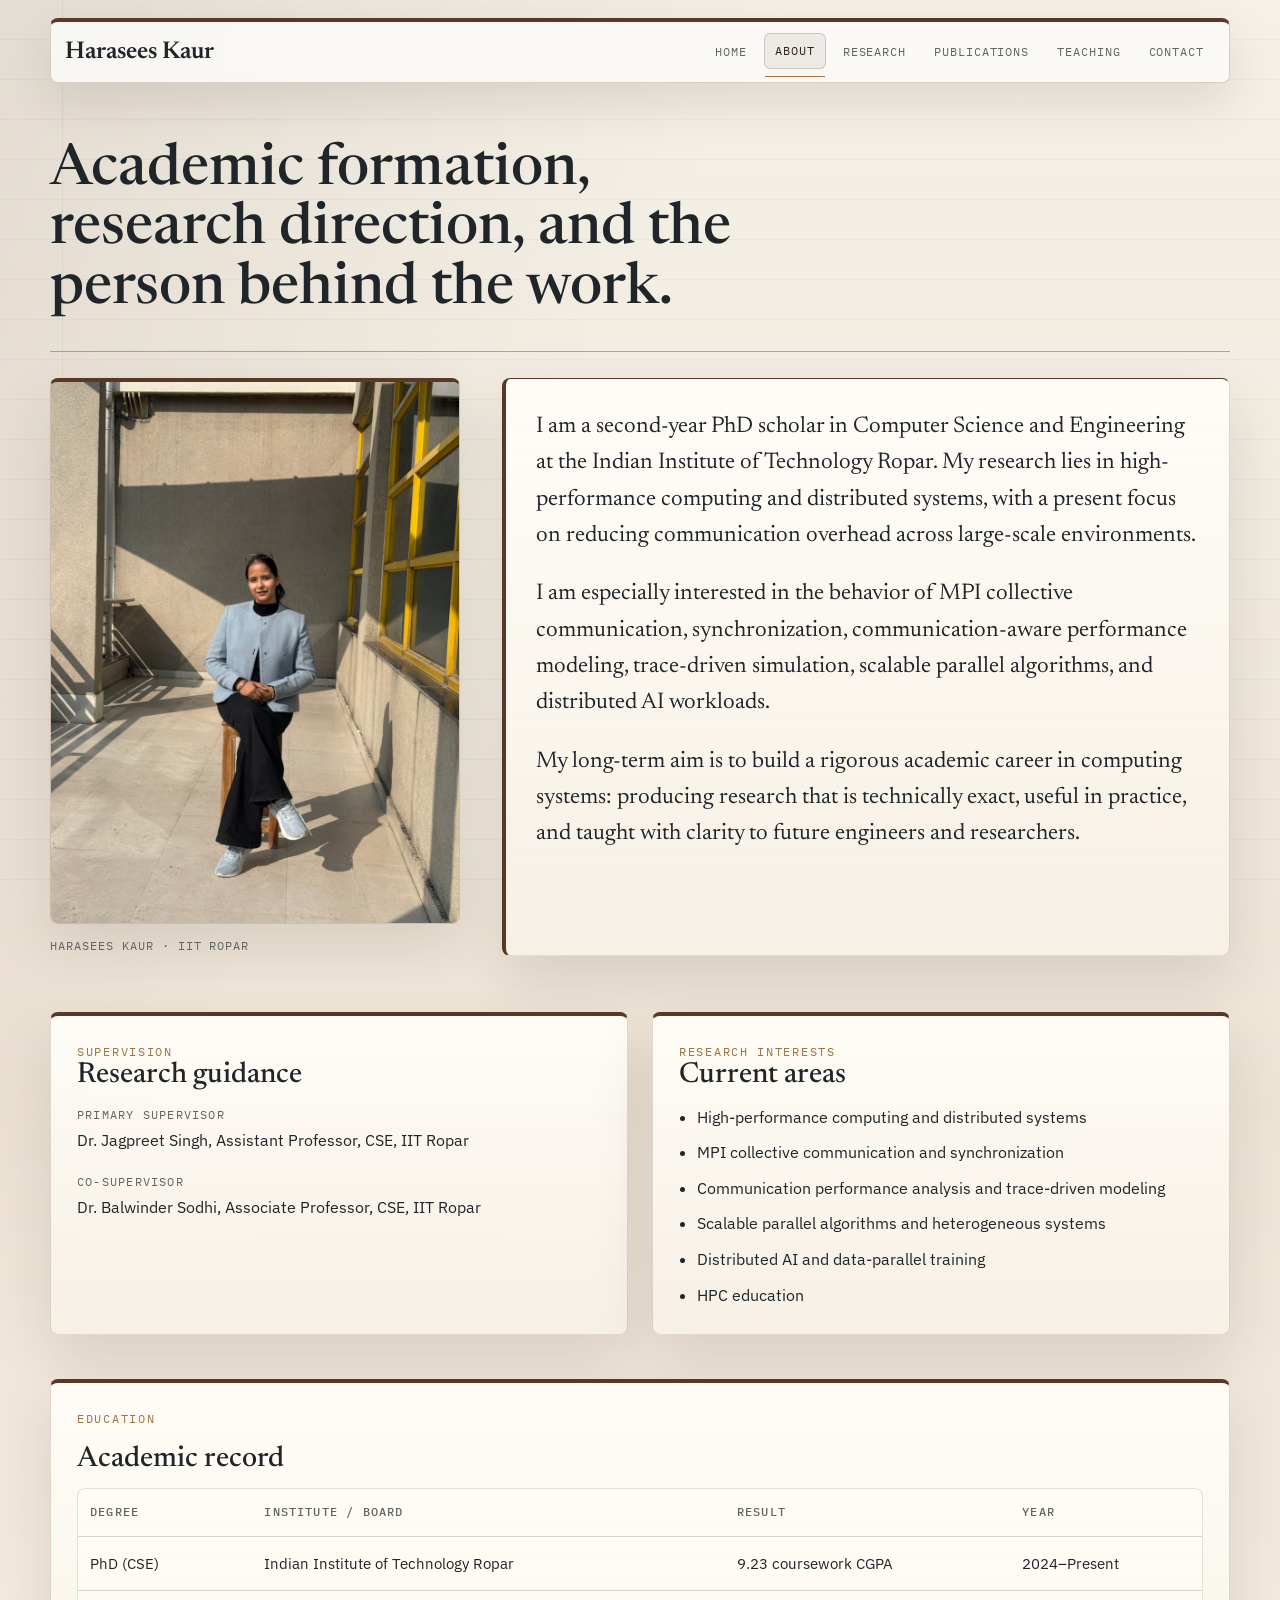
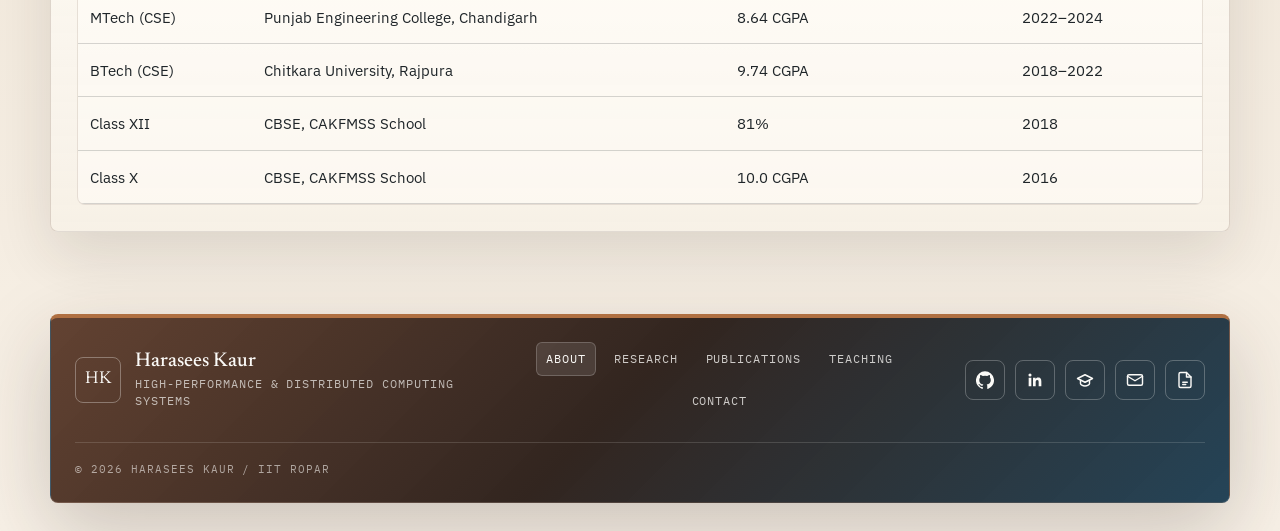
==== commit da5e2663: "Minor Fixes" ====
--- a/about.html
+++ b/about.html
@@ -19,35 +19,30 @@
 
   <header class="masthead shell">
     <a class="wordmark" href="index.html">
-      <span class="monogram" aria-hidden="true">
-        <svg viewBox="0 0 64 64">
-          <path d="M10 32h16M38 32h16M26 32l6-8 6 8-6 8-6-8Z"/>
-          <circle cx="10" cy="32" r="4"/>
-          <circle cx="54" cy="32" r="4"/>
-        </svg>
-      </span>
       <span>Harasees Kaur</span>
     </a>
 
-    <div class="identity">
-      <span>PhD Scholar, Computer Science and Engineering</span>
-      <span>Indian Institute of Technology Ropar</span>
-    </div>
-
-    <nav class="primary-nav" aria-label="Primary navigation">
+    <button class="nav-toggle" type="button" aria-controls="primary-navigation" aria-expanded="false" hidden>
+      <span class="nav-toggle-bars" aria-hidden="true">
+        <span></span>
+        <span></span>
+        <span></span>
+      </span>
+      <span class="visually-hidden">Menu</span>
+    </button>
+
+    <nav class="primary-nav" id="primary-navigation" aria-label="Primary navigation">
       <a href="index.html">Home</a>
       <a href="about.html">About</a>
       <a href="research.html">Research</a>
       <a href="publications.html">Publications</a>
       <a href="teaching.html">Teaching</a>
       <a href="contact.html">Contact</a>
-      <a class="nav-cv" href="IIT_Ropar_CV_Template.pdf" target="_blank" rel="noreferrer">CV</a>
     </nav>
   </header>
 
   <main class="shell page-main">
     <section class="page-intro reveal">
-      <p class="folio">01 / About</p>
       <h1>Academic formation, research direction, and the person behind the work.</h1>
     </section>
 
@@ -164,17 +159,43 @@
         <span>High-performance &amp; distributed computing systems</span>
       </div>
     </div>
-    <nav class="footer-nav" aria-label="Footer navigation">
-      <a href="index.html">Home</a>
-      <a href="about.html">About</a>
+    <nav class="footer-nav" aria-label="Academic links">
+     <a href="about.html">About</a>
       <a href="research.html">Research</a>
       <a href="publications.html">Publications</a>
       <a href="teaching.html">Teaching</a>
       <a href="contact.html">Contact</a>
     </nav>
-    <div class="footer-actions">
-      <a class="footer-contact" href="mailto:harasees.24csz0001@iitrpr.ac.in">Email</a>
-      <a href="IIT_Ropar_CV_Template.pdf" target="_blank" rel="noreferrer">CV</a>
+    <div class="footer-actions" aria-label="Academic contact links">
+      <a class="social-link" href="https://github.com/haraseesKaur12" aria-label="GitHub" title="GitHub" target="_blank" rel="noreferrer">
+        <svg class="brand-icon" viewBox="0 0 24 24" aria-hidden="true">
+          <path d="M12 .5A12 12 0 0 0 8.21 23.9c.6.11.82-.26.82-.58v-2.04c-3.34.73-4.04-1.61-4.04-1.61-.55-1.39-1.34-1.76-1.34-1.76-1.09-.75.08-.74.08-.74 1.21.09 1.85 1.24 1.85 1.24 1.07 1.84 2.81 1.31 3.5 1 .11-.78.42-1.31.76-1.61-2.67-.3-5.47-1.33-5.47-5.93 0-1.31.47-2.38 1.24-3.22-.12-.3-.54-1.52.12-3.18 0 0 1.01-.32 3.3 1.23a11.4 11.4 0 0 1 6 0c2.29-1.55 3.3-1.23 3.3-1.23.66 1.66.24 2.88.12 3.18.77.84 1.24 1.91 1.24 3.22 0 4.61-2.81 5.63-5.49 5.93.43.37.81 1.1.81 2.22v3.29c0 .32.22.69.83.57A12 12 0 0 0 12 .5Z"/>
+        </svg>
+      </a>
+      <a class="social-link" href="https://www.linkedin.com/in/harasees-kaur-b7a363350/" aria-label="LinkedIn" title="LinkedIn" target="_blank" rel="noreferrer">
+        <svg class="brand-icon" viewBox="0 0 24 24" aria-hidden="true">
+          <path d="M20.45 20.45h-3.56v-5.57c0-1.33-.02-3.04-1.85-3.04-1.85 0-2.13 1.45-2.13 2.95v5.66H9.35V9h3.42v1.56h.05c.48-.9 1.64-1.85 3.37-1.85 3.61 0 4.27 2.38 4.27 5.47v6.27ZM5.34 7.43a2.06 2.06 0 1 1 0-4.12 2.06 2.06 0 0 1 0 4.12ZM7.12 20.45H3.55V9h3.57v11.45Z"/>
+        </svg>
+      </a>
+      <a class="social-link" href="https://scholar.google.com/citations?user=soQdKhoAAAAJ&hl=en&oi=ao" aria-label="Google Scholar" title="Google Scholar" target="_blank" rel="noreferrer">
+        <svg viewBox="0 0 24 24" aria-hidden="true">
+          <path d="m22 10-10-5-10 5 10 5 10-5Z"/>
+          <path d="M6 12v5c0 1.1 2.7 3 6 3s6-1.9 6-3v-5"/>
+        </svg>
+      </a>
+      <a class="social-link" href="mailto:harasees.24csz0001@iitrpr.ac.in" aria-label="Email" title="Email">
+        <svg viewBox="0 0 24 24" aria-hidden="true">
+          <path d="M4 5h16a2 2 0 0 1 2 2v10a2 2 0 0 1-2 2H4a2 2 0 0 1-2-2V7a2 2 0 0 1 2-2Z"/>
+          <path d="m22 7-10 6L2 7"/>
+        </svg>
+      </a>
+      <a class="social-link" href="IIT_Ropar_CV_Template.pdf" aria-label="CV PDF" title="CV PDF" target="_blank" rel="noreferrer">
+        <svg viewBox="0 0 24 24" aria-hidden="true">
+          <path d="M14 2H6a2 2 0 0 0-2 2v16a2 2 0 0 0 2 2h12a2 2 0 0 0 2-2V8Z"/>
+          <path d="M14 2v6h6"/>
+          <path d="M9 15h6M9 18h4"/>
+        </svg>
+      </a>
     </div>
     <p class="footer-note">&copy; <span data-year></span> Harasees Kaur / IIT Ropar</p>
   </footer>
--- a/styles.css
+++ b/styles.css
@@ -46,6 +46,16 @@
   max-width: 100%;
 }
 
+.visually-hidden {
+  position: absolute;
+  width: 1px;
+  height: 1px;
+  overflow: hidden;
+  clip: rect(0, 0, 0, 0);
+  clip-path: inset(50%);
+  white-space: nowrap;
+}
+
 .paper-grid {
   position: fixed;
   inset: 0;
@@ -68,8 +78,8 @@
   top: 14px;
   z-index: 20;
   display: grid;
-  grid-template-columns: minmax(210px, 0.86fr) minmax(250px, 1fr) auto;
-  gap: 18px;
+  grid-template-columns: auto minmax(0, 1fr);
+  gap: 16px;
   align-items: center;
   margin-top: 18px;
   padding: 12px 14px;
@@ -125,10 +135,63 @@
   line-height: 1.35;
 }
 
+.nav-toggle {
+  display: none;
+  width: 42px;
+  height: 42px;
+  place-items: center;
+  padding: 0;
+  border: 1px solid rgba(90, 56, 40, 0.22);
+  border-radius: 6px;
+  color: var(--brown-deep);
+  background: rgba(90, 56, 40, 0.07);
+  cursor: pointer;
+  transition: background 180ms ease, border-color 180ms ease, transform 180ms ease;
+}
+
+.nav-toggle[hidden] {
+  display: none;
+}
+
+.nav-toggle:hover,
+.nav-toggle:focus-visible {
+  border-color: rgba(90, 56, 40, 0.36);
+  background: rgba(90, 56, 40, 0.12);
+  transform: translateY(-1px);
+}
+
+.nav-toggle-bars {
+  display: grid;
+  width: 18px;
+  gap: 4px;
+}
+
+.nav-toggle-bars span {
+  display: block;
+  height: 2px;
+  border-radius: 999px;
+  background: currentColor;
+  transition: opacity 180ms ease, transform 180ms ease;
+}
+
+.masthead.nav-open .nav-toggle-bars span:first-child {
+  transform: translateY(6px) rotate(45deg);
+}
+
+.masthead.nav-open .nav-toggle-bars span:nth-child(2) {
+  opacity: 0;
+}
+
+.masthead.nav-open .nav-toggle-bars span:last-child {
+  transform: translateY(-6px) rotate(-45deg);
+}
+
 .primary-nav {
   display: flex;
-  flex-wrap: wrap;
+  flex-wrap: nowrap;
   justify-content: flex-end;
+  justify-self: end;
+  min-width: 0;
   gap: 6px;
   font-family: "IBM Plex Mono", "SFMono-Regular", monospace;
   font-size: 0.72rem;
@@ -186,6 +249,54 @@
 .primary-nav .nav-cv.active {
   background: var(--brown-deep);
   color: var(--white);
+}
+
+.js-enabled .masthead.nav-collapsed {
+  grid-template-columns: minmax(0, 1fr) auto;
+}
+
+.js-enabled .masthead.nav-collapsed .nav-toggle {
+  display: grid;
+  justify-self: end;
+}
+
+.js-enabled .masthead.nav-collapsed .primary-nav {
+  grid-column: 1 / -1;
+  display: grid;
+  width: 100%;
+  max-height: 0;
+  justify-self: stretch;
+  gap: 8px;
+  overflow: hidden;
+  padding-top: 0;
+  border-top: 1px solid transparent;
+  opacity: 0;
+  pointer-events: none;
+  transform: translateY(-6px);
+  transition: max-height 220ms ease, opacity 180ms ease, padding-top 180ms ease, transform 180ms ease;
+}
+
+.js-enabled .masthead.nav-collapsed.nav-open .primary-nav {
+  max-height: 460px;
+  padding-top: 12px;
+  border-top-color: rgba(90, 56, 40, 0.14);
+  opacity: 1;
+  pointer-events: auto;
+  transform: translateY(0);
+}
+
+.js-enabled .masthead.nav-collapsed .primary-nav a {
+  width: 100%;
+  min-height: 42px;
+  justify-content: center;
+  padding: 0 12px;
+  border-color: rgba(90, 56, 40, 0.14);
+  background: rgba(255, 253, 248, 0.62);
+  text-align: center;
+}
+
+.js-enabled .masthead.nav-collapsed .primary-nav a::after {
+  display: none;
 }
 
 .opening-grid {
@@ -1218,6 +1329,7 @@
   display: inline-flex;
   min-height: 42px;
   align-items: center;
+  gap: 8px;
   padding: 0 14px;
   border: 1px solid rgba(90, 56, 40, 0.22);
   border-radius: 6px;
@@ -1229,6 +1341,22 @@
   text-decoration: none;
   text-transform: uppercase;
   transition: background 180ms ease, color 180ms ease, transform 180ms ease;
+}
+
+.contact-actions svg {
+  width: 18px;
+  height: 18px;
+  flex: 0 0 auto;
+  fill: none;
+  stroke: currentColor;
+  stroke-width: 1.9;
+  stroke-linecap: round;
+  stroke-linejoin: round;
+}
+
+.contact-actions .brand-icon {
+  fill: currentColor;
+  stroke: none;
 }
 
 .contact-actions a:hover {
@@ -1386,19 +1514,36 @@
   display: flex;
   flex-wrap: wrap;
   justify-content: flex-end;
-  gap: 8px;
+  gap: 10px;
 }
 
 .footer-actions a {
   position: relative;
   display: inline-flex;
-  min-height: 36px;
+  width: 40px;
+  min-height: 40px;
   align-items: center;
-  padding: 0 12px;
+  justify-content: center;
+  padding: 0;
   border: 1px solid rgba(251, 250, 247, 0.26);
-  border-radius: 6px;
+  border-radius: 8px;
   color: var(--white);
   transition: background 180ms ease, border-color 180ms ease, transform 180ms ease;
+}
+
+.footer-actions svg {
+  width: 18px;
+  height: 18px;
+  fill: none;
+  stroke: currentColor;
+  stroke-width: 1.9;
+  stroke-linecap: round;
+  stroke-linejoin: round;
+}
+
+.footer-actions .brand-icon {
+  fill: currentColor;
+  stroke: none;
 }
 
 .footer-note {
@@ -1458,7 +1603,6 @@
 }
 
 @media (max-width: 980px) {
-  .masthead,
   .opening-grid,
   .profile-sheet,
   .lattice-sheet,
@@ -1468,10 +1612,6 @@
 
   .identity {
     order: 3;
-  }
-
-  .primary-nav {
-    justify-content: flex-start;
   }
 
   .hero-copy {
